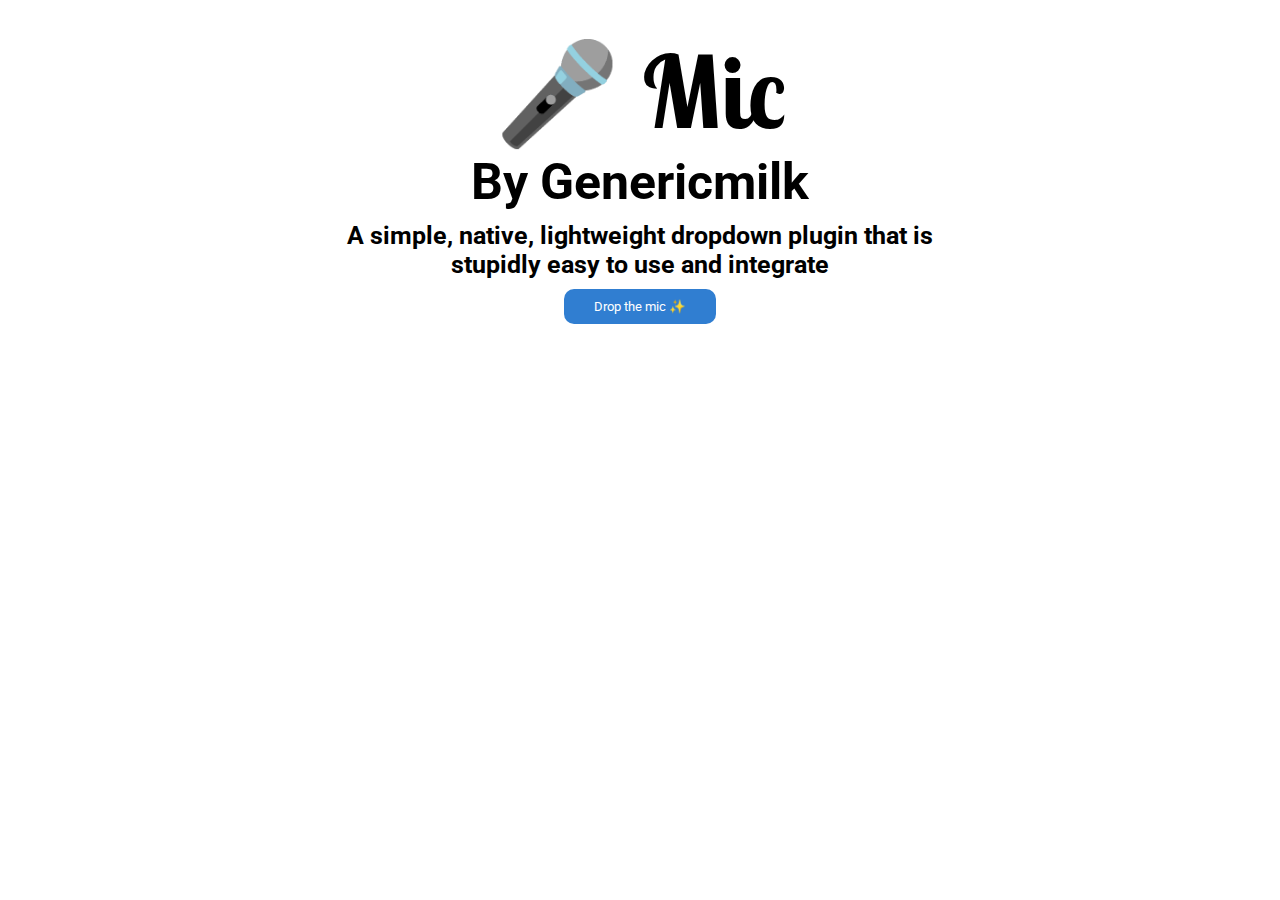
==== mic/index.html @ e641d265 "Move" ====
<!DOCTYPE html>
<html lang="en">
<head>
    <meta charset="UTF-8">
    <title>Mic by Genericmilk</title>
    <link rel="preconnect" href="https://fonts.googleapis.com">
    <link rel="preconnect" href="https://fonts.gstatic.com" crossorigin>
    <link href="https://fonts.googleapis.com/css2?family=Lobster+Two:wght@700&family=Roboto:wght@400;700&display=swap" rel="stylesheet">
    <style>
        *{
            font-family: 'Roboto', sans-serif;
        }
        h1{
            font-family: 'Lobster Two', sans-serif;
            font-size: 100px;
            margin: 0;
        }
        h2{
            font-size: 50px;
            margin: 0;
        }
        h3{
            font-size: 25px;
            margin: 10px 0px;
        }
        .inner{
            max-width: 600px;
            margin: 0 auto;
            padding: 20px;
            text-align: center;
        }
        button{
            background-color: #307ed1;
            border: 0;
            border-radius: 10px;
            padding: 10px 30px;
            color: white;
            cursor: pointer;
            transition: all .1s ease-in-out;            
        }
        button:active{
            transform: scale(.95);
        }
    </style>
</head>
<body class="light">

    <div class="inner">
        <h1>🎤 Mic</h1>
        <h2>By Genericmilk</h2>
        
        <h3>A simple, native, lightweight dropdown plugin that is stupidly easy to use and integrate</h3>
        
        <button>Drop the mic ✨</button>
    
    </div>

    <script type="text/javascript" src="js/mic.min.js"></script>
    <script type="text/javascript" src="js/demo.js"></script>
</body>
</html>
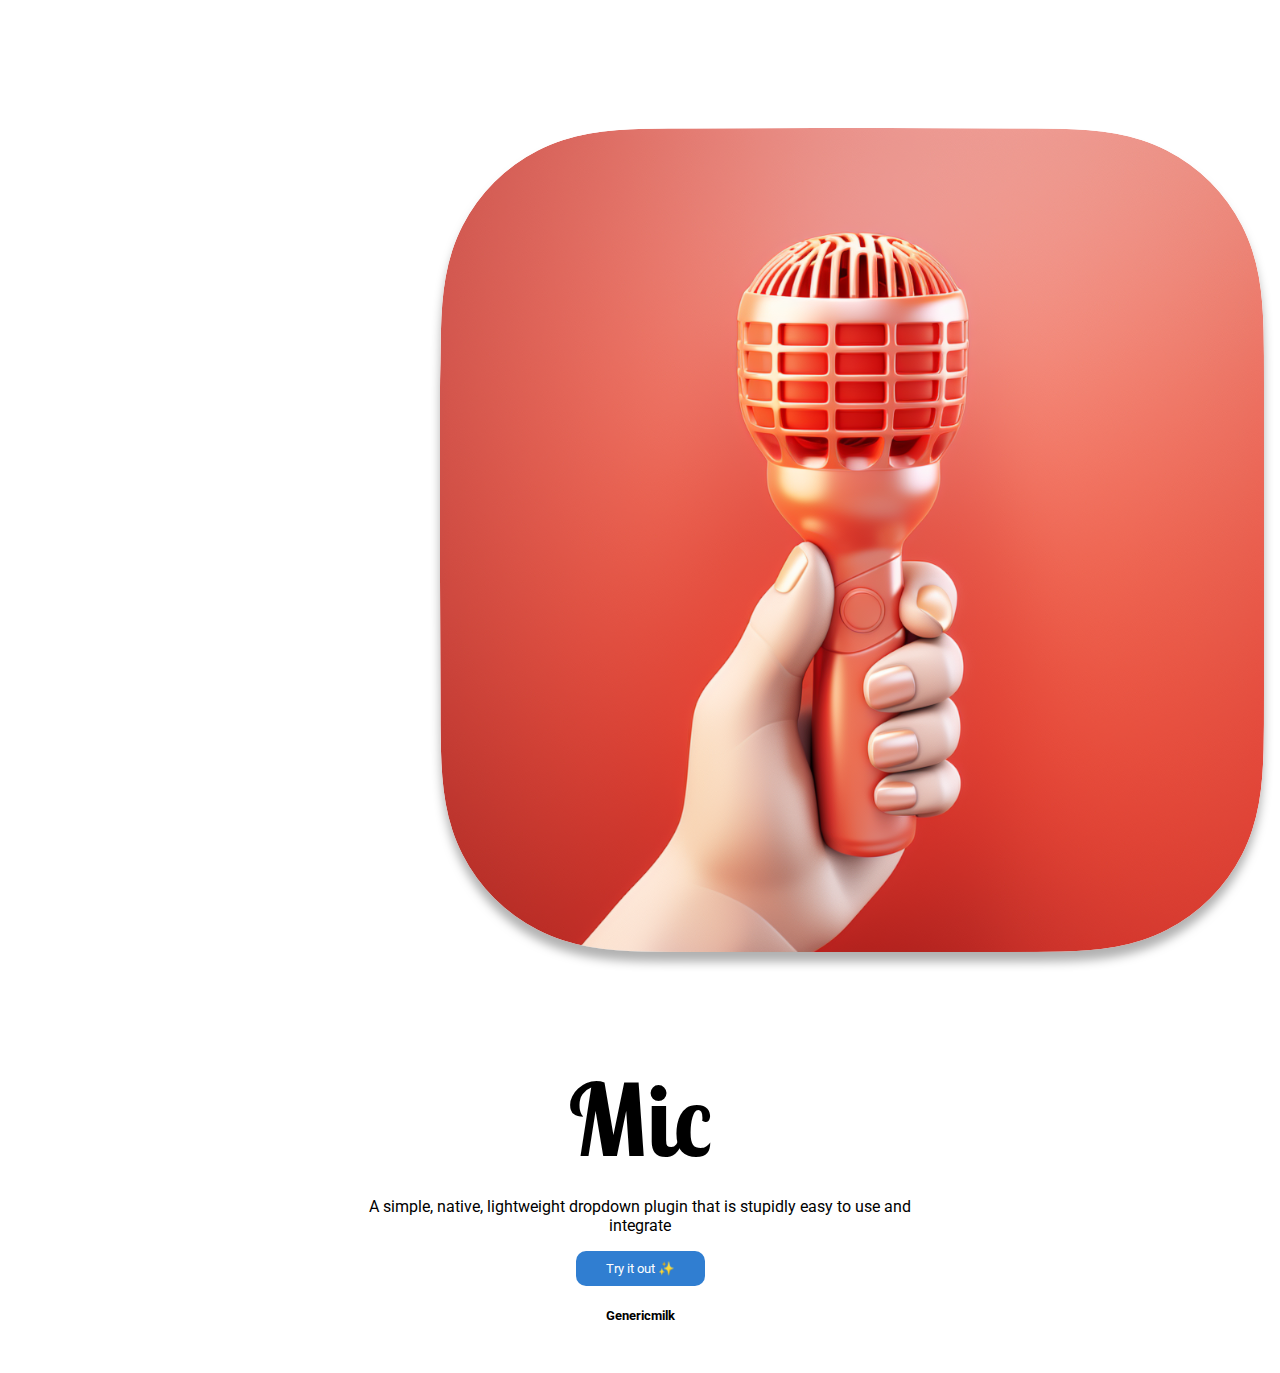
==== commit 3321f4ba: "Move" ====
--- a/mic/index.html
+++ b/mic/index.html
@@ -6,53 +6,24 @@
     <link rel="preconnect" href="https://fonts.googleapis.com">
     <link rel="preconnect" href="https://fonts.gstatic.com" crossorigin>
     <link href="https://fonts.googleapis.com/css2?family=Lobster+Two:wght@700&family=Roboto:wght@400;700&display=swap" rel="stylesheet">
-    <style>
-        *{
-            font-family: 'Roboto', sans-serif;
-        }
-        h1{
-            font-family: 'Lobster Two', sans-serif;
-            font-size: 100px;
-            margin: 0;
-        }
-        h2{
-            font-size: 50px;
-            margin: 0;
-        }
-        h3{
-            font-size: 25px;
-            margin: 10px 0px;
-        }
-        .inner{
-            max-width: 600px;
-            margin: 0 auto;
-            padding: 20px;
-            text-align: center;
-        }
-        button{
-            background-color: #307ed1;
-            border: 0;
-            border-radius: 10px;
-            padding: 10px 30px;
-            color: white;
-            cursor: pointer;
-            transition: all .1s ease-in-out;            
-        }
-        button:active{
-            transform: scale(.95);
-        }
-    </style>
+    <link href="css/demo.css" rel="stylesheet">
+    
 </head>
 <body class="light">
 
     <div class="inner">
-        <h1>🎤 Mic</h1>
-        <h2>By Genericmilk</h2>
         
-        <h3>A simple, native, lightweight dropdown plugin that is stupidly easy to use and integrate</h3>
+        <img src="img/app.png">
+        <h1>Mic</h1>
+
+        <p>
+            A simple, native, lightweight dropdown plugin that is stupidly easy to use and integrate
+        </p>
         
-        <button>Drop the mic ✨</button>
-    
+        <button>Try it out ✨</button>
+        
+
+        <h5>Genericmilk</h5>
     </div>
 
     <script type="text/javascript" src="js/mic.min.js"></script>
--- a/mic/css/demo.css
+++ b/mic/css/demo.css
@@ -0,0 +1,34 @@
+*{
+    font-family: 'Roboto', sans-serif;
+}
+h1{
+    font-family: 'Lobster Two', sans-serif;
+    font-size: 100px;
+    margin: 0;
+}
+h2{
+    font-size: 50px;
+    margin: 0;
+}
+h3{
+    font-size: 25px;
+    margin: 10px 0px;
+}
+.inner{
+    max-width: 600px;
+    margin: 0 auto;
+    padding: 20px;
+    text-align: center;
+}
+button{
+    background-color: #307ed1;
+    border: 0;
+    border-radius: 10px;
+    padding: 10px 30px;
+    color: white;
+    cursor: pointer;
+    transition: all .1s ease-in-out;            
+}
+button:active{
+    transform: scale(.95);
+}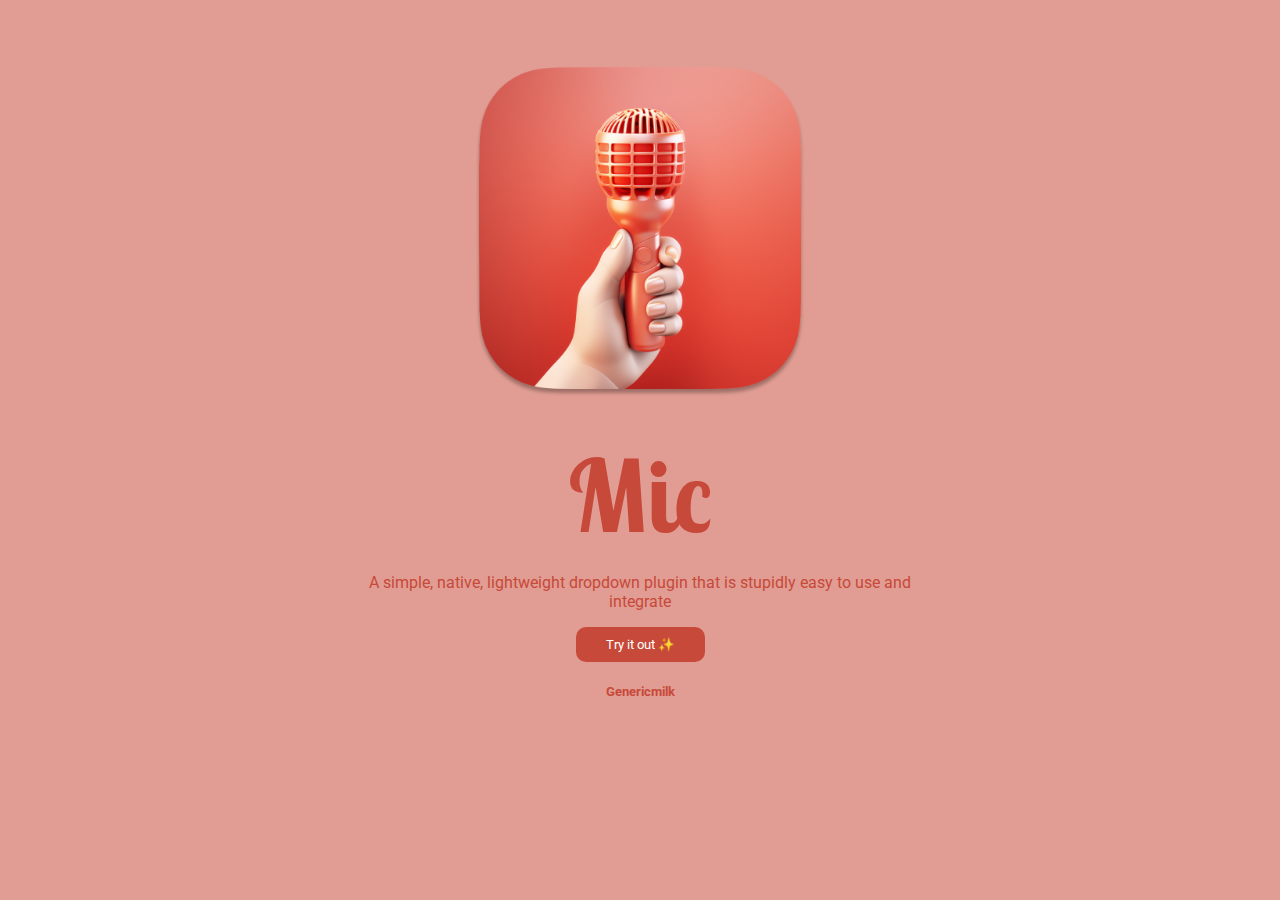
==== commit d90076e6: "progress" ====
--- a/mic/index.html
+++ b/mic/index.html
@@ -13,7 +13,7 @@
 
     <div class="inner">
         
-        <img src="img/app.png">
+        <img class="logo" src="img/app.png">
         <h1>Mic</h1>
 
         <p>
--- a/mic/css/demo.css
+++ b/mic/css/demo.css
@@ -1,27 +1,28 @@
 *{
     font-family: 'Roboto', sans-serif;
+}
+body{
+    background-color: #E19D93;
+    color: #C7493A;
 }
 h1{
     font-family: 'Lobster Two', sans-serif;
     font-size: 100px;
     margin: 0;
 }
-h2{
-    font-size: 50px;
-    margin: 0;
-}
-h3{
-    font-size: 25px;
-    margin: 10px 0px;
-}
+
 .inner{
     max-width: 600px;
     margin: 0 auto;
     padding: 20px;
     text-align: center;
 }
+
+.inner img.logo{
+    width:400px;
+}
 button{
-    background-color: #307ed1;
+    background-color: #C7493A;
     border: 0;
     border-radius: 10px;
     padding: 10px 30px;
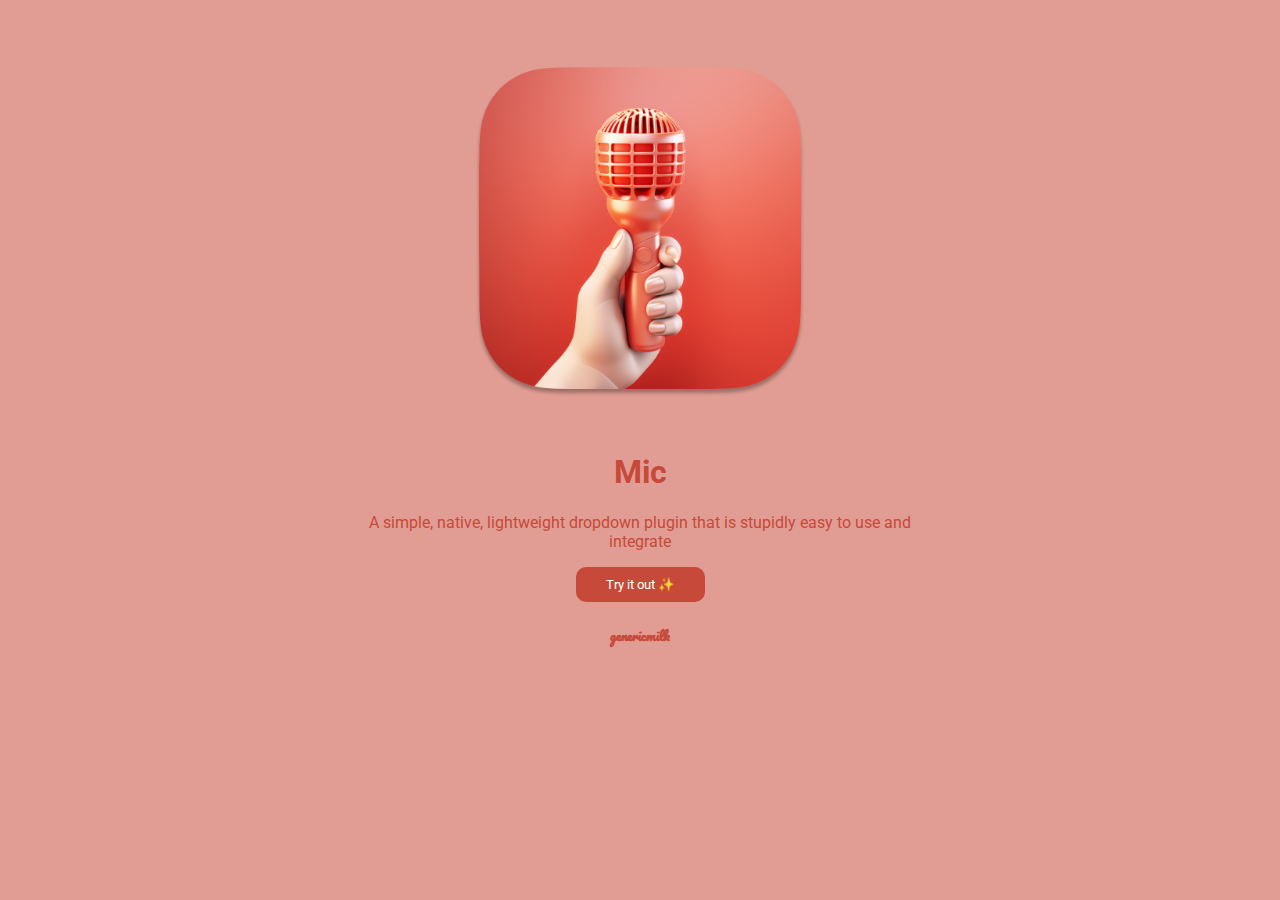
==== commit 4fd610af: "Update font family in CSS and HTML files" ====
--- a/mic/index.html
+++ b/mic/index.html
@@ -5,7 +5,8 @@
     <title>Mic by Genericmilk</title>
     <link rel="preconnect" href="https://fonts.googleapis.com">
     <link rel="preconnect" href="https://fonts.gstatic.com" crossorigin>
-    <link href="https://fonts.googleapis.com/css2?family=Lobster+Two:wght@700&family=Roboto:wght@400;700&display=swap" rel="stylesheet">
+    <link href="https://fonts.googleapis.com/css2?family=Pacifico&family=Roboto:wght@400;700&display=swap" rel="stylesheet">
+
     <link href="css/demo.css" rel="stylesheet">
     
 </head>
@@ -23,7 +24,7 @@
         <button>Try it out ✨</button>
         
 
-        <h5>Genericmilk</h5>
+        <h5>genericmilk</h5>
     </div>
 
     <script type="text/javascript" src="js/mic.min.js"></script>
--- a/mic/css/demo.css
+++ b/mic/css/demo.css
@@ -5,10 +5,8 @@
     background-color: #E19D93;
     color: #C7493A;
 }
-h1{
-    font-family: 'Lobster Two', sans-serif;
-    font-size: 100px;
-    margin: 0;
+h5{
+    font-family: 'Pacifico', cursive;
 }
 
 .inner{
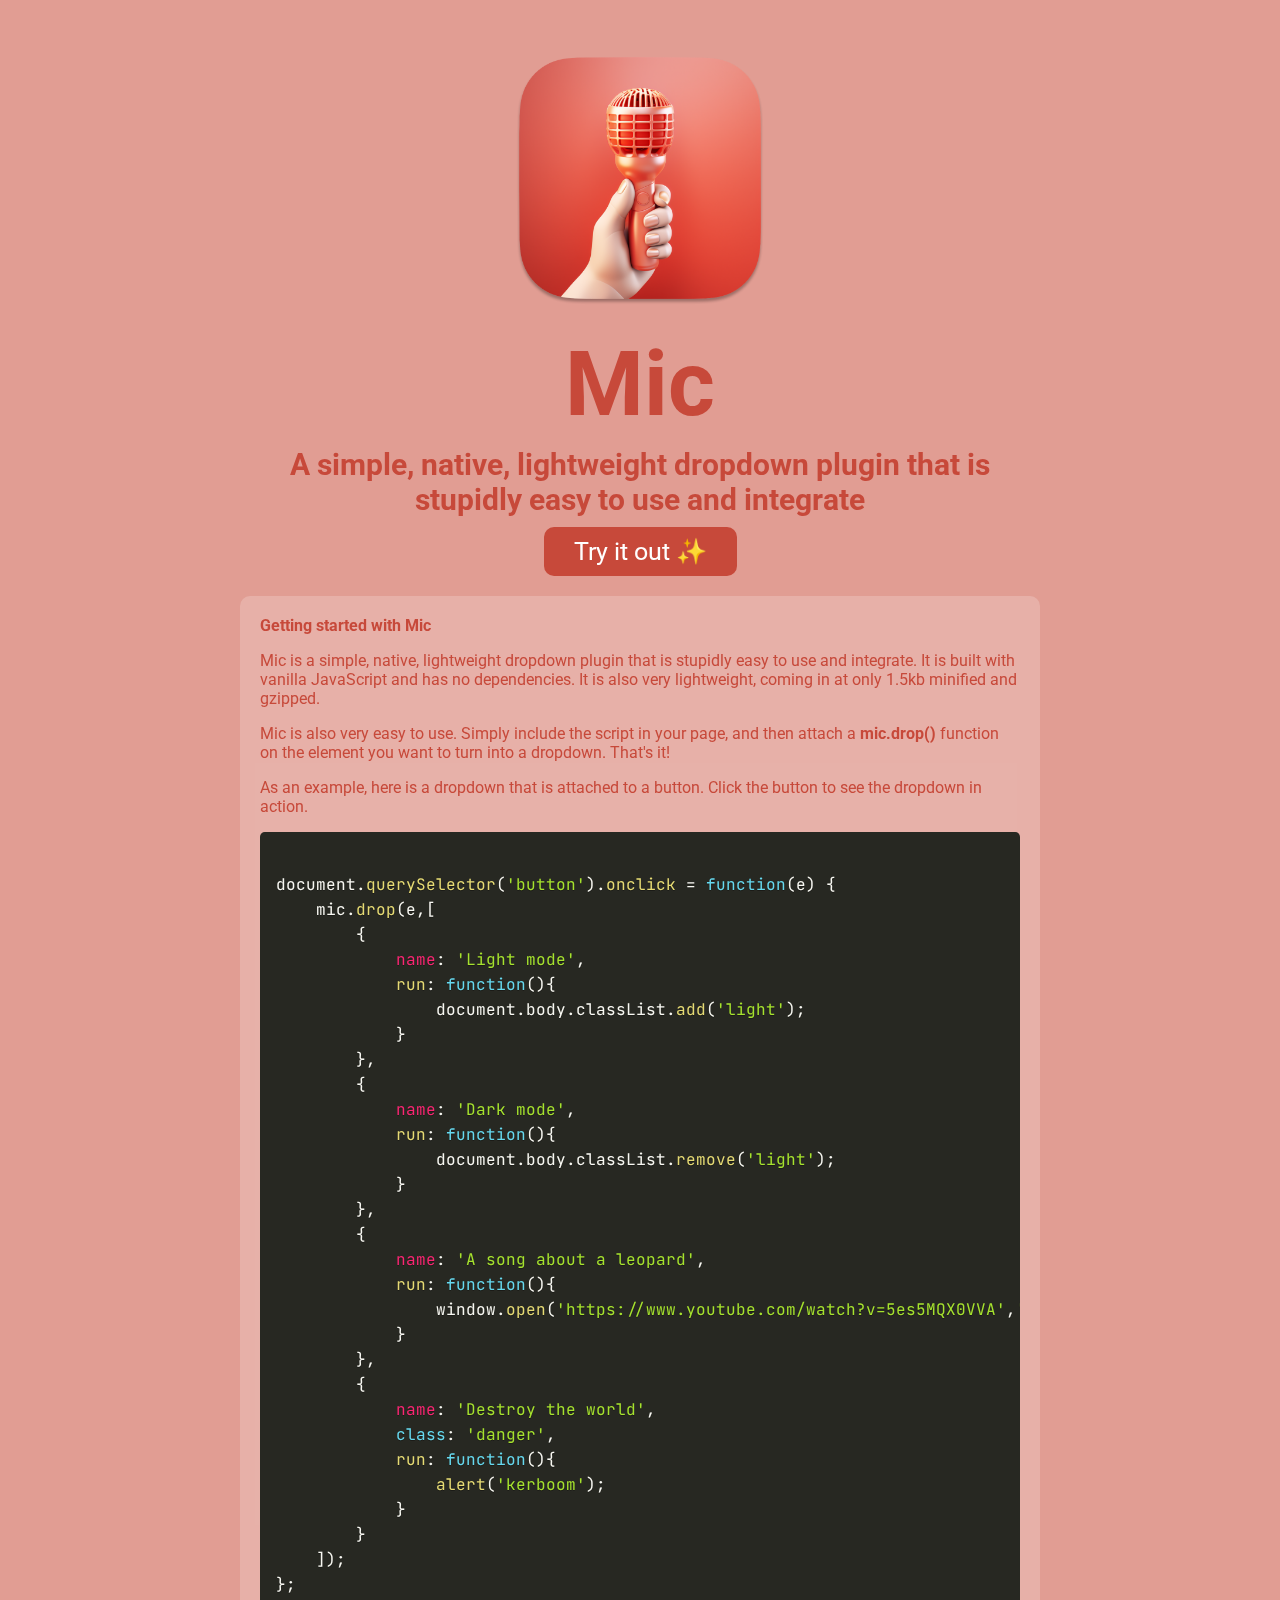
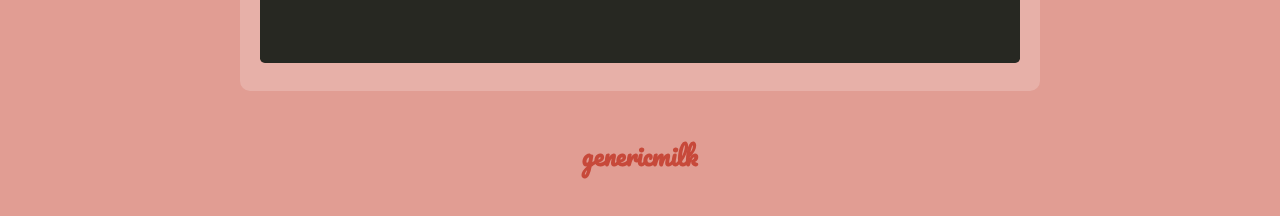
==== commit 630f6f53: "Update styles and add dropdown functionality" ====
--- a/mic/index.html
+++ b/mic/index.html
@@ -1,13 +1,18 @@
 <!DOCTYPE html>
 <html lang="en">
 <head>
-    <meta charset="UTF-8">
+    <meta charset="utf-8">
+    <meta name="viewport" content="width=device-width, initial-scale=1">
     <title>Mic by Genericmilk</title>
     <link rel="preconnect" href="https://fonts.googleapis.com">
     <link rel="preconnect" href="https://fonts.gstatic.com" crossorigin>
-    <link href="https://fonts.googleapis.com/css2?family=Pacifico&family=Roboto:wght@400;700&display=swap" rel="stylesheet">
+    <link href="https://fonts.googleapis.com/css2?family=JetBrains+Mono&family=Pacifico&family=Roboto:wght@400;700&display=swap" rel="stylesheet">
 
+    <link href="../common/css/common.css" rel="stylesheet">
     <link href="css/demo.css" rel="stylesheet">
+
+    <link href="../common/highlight/prism.css" rel="stylesheet">
+    <script src="../common/highlight/prism.js"></script>
     
 </head>
 <body class="light">
@@ -17,12 +22,58 @@
         <img class="logo" src="img/app.png">
         <h1>Mic</h1>
 
-        <p>
+        <h2>
             A simple, native, lightweight dropdown plugin that is stupidly easy to use and integrate
-        </p>
+        </h2>
         
         <button>Try it out ✨</button>
         
+        <div class="nitty-gritty">
+            <strong>Getting started with Mic</strong>
+            <p>
+                Mic is a simple, native, lightweight dropdown plugin that is stupidly easy to use and integrate. It is built with vanilla JavaScript and has no dependencies. It is also very lightweight, coming in at only 1.5kb minified and gzipped.
+            </p>
+            <p>
+                Mic is also very easy to use. Simply include the script in your page, and then attach a <strong>mic.drop()</strong> function on the element you want to turn into a dropdown. That's it!
+            </p>
+            <p>
+                As an example, here is a dropdown that is attached to a button. Click the button to see the dropdown in action.
+            </p>
+            <pre>
+                <code class="language-javascript">
+document.querySelector('button').onclick = function(e) {
+    mic.drop(e,[
+        {
+            name: 'Light mode',
+            run: function(){
+                document.body.classList.add('light');
+            }
+        },
+        {
+            name: 'Dark mode',
+            run: function(){
+                document.body.classList.remove('light');
+            }
+        },
+        {
+            name: 'A song about a leopard',
+            run: function(){
+                window.open('https://www.youtube.com/watch?v=5es5MQX0VVA','_blank');
+            }
+        },                
+        {
+            name: 'Destroy the world',
+            class: 'danger',
+            run: function(){
+                alert('kerboom');
+            }
+        }
+    ]);
+};
+                </code>
+            </pre>
+
+        </div>
 
         <h5>genericmilk</h5>
     </div>
--- a/common/css/common.css
+++ b/common/css/common.css
@@ -0,0 +1,38 @@
+*{
+    font-family: 'Roboto', sans-serif;
+}
+.inner img.logo{
+    width:300px;
+}
+h1{
+    font-size: 90px;
+    margin: 0;
+}
+h2{
+    font-size: 30px;
+    margin: 10px 0px;
+}
+h5{
+    font-family: 'Pacifico', cursive;
+    font-size: 25px;
+}
+.inner{
+    max-width: 800px;
+    margin: 0 auto;
+    padding: 20px;
+    text-align: center;
+}
+.nitty-gritty{
+    padding: 20px;
+    border-radius: 10px;
+    width: calc(100% - (20px * 2));
+    background-color: rgba(255,255,255,.2);
+    margin: 20px 0px;
+    text-align: left;
+}
+code{
+    font-family: 'JetBrains Mono', monospace!important;
+    > *{
+        font-family: 'JetBrains Mono', monospace!important;
+    }    
+}--- a/mic/css/demo.css
+++ b/mic/css/demo.css
@@ -1,24 +1,22 @@
-*{
-    font-family: 'Roboto', sans-serif;
-}
+
 body{
     background-color: #E19D93;
     color: #C7493A;
-}
-h5{
-    font-family: 'Pacifico', cursive;
+    transition: all 1s ease-in-out;
 }
 
-.inner{
-    max-width: 600px;
-    margin: 0 auto;
-    padding: 20px;
-    text-align: center;
+ul.genericmilk-mic li{
+    color: black;
+}
+ul.genericmilk-mic li a:hover{
+    background-color: #C7493A!important;
+    color: white;
+}
+ul.genericmilk-mic li.danger a:hover{
+    background-color: #f5b71b!important;
+    color: white;
 }
 
-.inner img.logo{
-    width:400px;
-}
 button{
     background-color: #C7493A;
     border: 0;
@@ -26,8 +24,24 @@
     padding: 10px 30px;
     color: white;
     cursor: pointer;
-    transition: all .1s ease-in-out;            
+    transition: all .1s ease-in-out;
+    font-size: 25px;
 }
 button:active{
     transform: scale(.95);
-}+}
+
+body:not(.light){
+    background-color: #C7493A;
+    color: #E19D93;
+}
+
+body:not(.light) .inner{
+    color: white;
+}
+
+body:not(.light) button{
+    background-color: #E19D93!important;
+    color: #C7493A!important;
+}
+
--- a/common/highlight/prism.css
+++ b/common/highlight/prism.css
@@ -0,0 +1,3 @@
+/* PrismJS 1.29.0
+https://prismjs.com/download.html#themes=prism-okaidia&languages=markup+css+clike+javascript+markup-templating+php */
+code[class*=language-],pre[class*=language-]{color:#f8f8f2;background:0 0;text-shadow:0 1px rgba(0,0,0,.3);font-family:Consolas,Monaco,'Andale Mono','Ubuntu Mono',monospace;font-size:1em;text-align:left;white-space:pre;word-spacing:normal;word-break:normal;word-wrap:normal;line-height:1.5;-moz-tab-size:4;-o-tab-size:4;tab-size:4;-webkit-hyphens:none;-moz-hyphens:none;-ms-hyphens:none;hyphens:none}pre[class*=language-]{padding:1em;margin:.5em 0;overflow:auto;border-radius:.3em}:not(pre)>code[class*=language-],pre[class*=language-]{background:#272822}:not(pre)>code[class*=language-]{padding:.1em;border-radius:.3em;white-space:normal}.token.cdata,.token.comment,.token.doctype,.token.prolog{color:#8292a2}.token.punctuation{color:#f8f8f2}.token.namespace{opacity:.7}.token.constant,.token.deleted,.token.property,.token.symbol,.token.tag{color:#f92672}.token.boolean,.token.number{color:#ae81ff}.token.attr-name,.token.builtin,.token.char,.token.inserted,.token.selector,.token.string{color:#a6e22e}.language-css .token.string,.style .token.string,.token.entity,.token.operator,.token.url,.token.variable{color:#f8f8f2}.token.atrule,.token.attr-value,.token.class-name,.token.function{color:#e6db74}.token.keyword{color:#66d9ef}.token.important,.token.regex{color:#fd971f}.token.bold,.token.important{font-weight:700}.token.italic{font-style:italic}.token.entity{cursor:help}
